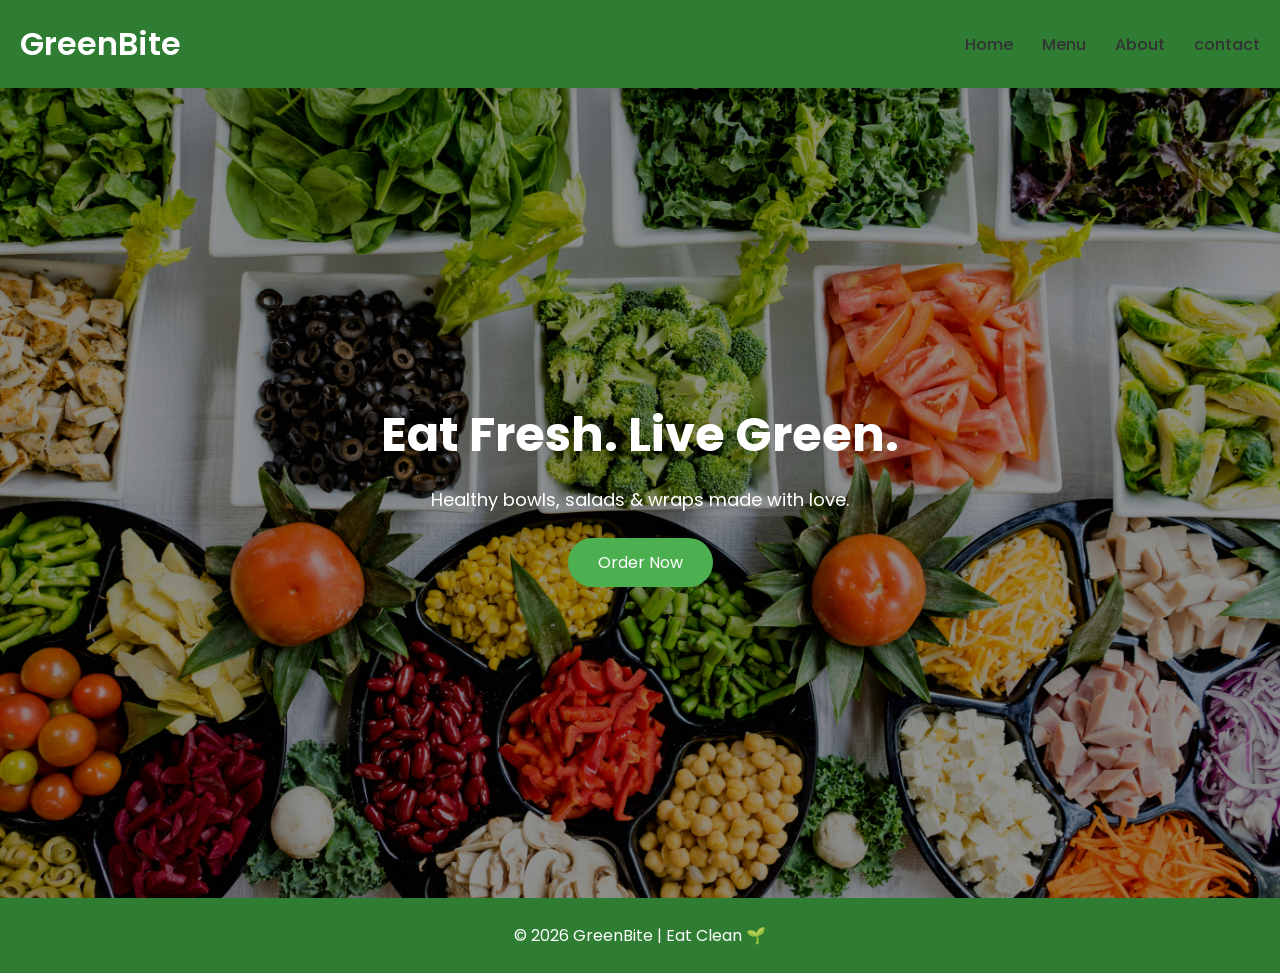
==== index.html @ 04ac5aaf "renamed:    new.html -> index.html" ====
<!DOCTYPE html>
<html lang="en">
<head>
   <link rel="stylesheet" href="style.css">
  <title>GreenBite | Fresh Food Restaurant</title>
  <link rel="icon" href="Brown and White SImple Modern Professional Catering Logo (1).png" type="image/png">
  <link href="https://fonts.googleapis.com/css2?family=Poppins:wght@300;400;600&display=swap" rel="stylesheet">
</head>
<body>
  <header>
    <h1>GreenBite</h1>
    <nav>
      <a href="new.html">Home</a>
      <a href="menu.html">Menu</a>
      <a href="about.html">About</a>
      <a href="contact.html">contact</a>
    </nav>
  </header>
  <section class="hero" id="home">
    <div>
      <h2>Eat Fresh. Live Green.</h2>
      <p>Healthy bowls, salads & wraps made with love.</p>
      <button onclick="orderNow()">Order Now</button>
    </div>
  </section>
  <footer>
    <p>© 2026 GreenBite | Eat Clean 🌱</p>
  </footer>
  <script>
    function orderNow() {
      window.location.href = "menu.html";
    }
  </script>
  <script src="event.js"></script>
---- style.css ----
* {
      margin: 0;
      padding: 0;
      box-sizing: border-box;
      font-family: 'Poppins', sans-serif;
    }

    body {
      background: #f9f9f9;
      color: #333;
    }
    header {
      display: flex;
      justify-content: space-between;
      align-items: center;
      padding: 20px 60px;
      background: #ffffff;
      box-shadow: 0 2px 10px rgba(0,0,0,0.05);
      position: sticky;
      top: 0;
      z-index: 10;
    }

    header h1 {
      font-weight: 600;
    }

    nav a {
      margin-left: 25px;
      text-decoration: none;
      color: #333;
      font-weight: 500;
    }

    nav a:hover {
      color: #2e7d32;
    }

    .hero {
      height: 90vh;
      background: linear-gradient(rgba(0,0,0,0.4), rgba(0,0,0,0.4)),
        url("mainimage.jpg") center/cover no-repeat;
      display: flex;
      align-items: center;
      justify-content: center;
      text-align: center;
      color: white;
      padding: 20px;
    }

    .hero h2 {
      font-size: 48px;
      margin-bottom: 15px;
    }

    .hero p {
      font-size: 18px;
      margin-bottom: 25px;
    }

    .hero button {
      padding: 12px 30px;
      background: #4caf50;
      border: none;
      color: white;
      font-size: 16px;
      border-radius: 30px;
      cursor: pointer;
    }

    .hero button:hover {
      background: #388e3c;
    }

    section {
      padding: 70px 60px;
    }

    .section-title {
      text-align: center;
      margin-bottom: 50px;
    }

    .section-title h2 {
      font-size: 36px;
      color: #2e7d32;
    }

    .menu {
      display: grid;
      grid-template-columns: repeat(auto-fit, minmax(250px, 1fr));
      gap: 30px;
    }

    .menu-card {
      background: white;
      border-radius: 15px;
      overflow: hidden;
      box-shadow: 0 10px 25px rgba(0,0,0,0.08);
      transition: transform 0.3s;
    }

    .menu-card:hover {
      transform: translateY(-10px);
    }

    .menu-card img {
      width: 100%;
      height: 200px;
      object-fit: cover;
    }

    .menu-card .content {
      padding: 20px;
    }

    .menu-card h3 {
      color: #2e7d32;
      margin-bottom: 10px;
    }

    .about {
      display: flex;
      flex-wrap: wrap;
      gap: 40px;
      align-items: center;
    }

    .about img {
      width: 100%;
      max-width: 450px;
      border-radius: 20px;
    }

    .about-text {
      max-width: 500px;
    }


    footer {
      background: #2e7d32;
      color: white;
      text-align: center;
      padding: 25px;
    }

    @media(max-width: 768px) {
      header {
        padding: 20px;
      }
      section {
        padding: 50px 20px;
      }
      .hero h2 {
        font-size: 36px;
    }
  }
* {
  font-family: 'Poppins', sans-serif;
  margin: 0;
}
header {
  background: #2e7d32;
  color: white;
  padding: 20px;
  text-align: center;
}
section {
  padding: 40px;
}
.menu {
  display: grid;
  grid-template-columns: repeat(auto-fit, minmax(250px, 1fr));
  gap: 20px;
}
.card {
  padding: 20px;
  border-radius: 10px;
}
button {
  background: #2e7d32;
  color: white;
  border: none;
  padding: 10px;
  border-radius: 5px;
  cursor: pointer;
}
form {
  max-width: 400px;
  background: white;
  padding: 20px;
  border-radius: 10px;
}
input, select {
  width: 100%;
  padding: 10px;
  margin: 10px 0;
}
*{contact-info {  
  background: #f4f4f4;
  margin-top: 20px;
  background-attachment: scroll;
  background-size: cover;
  padding: 20px;                                                                                                                                                    
}}
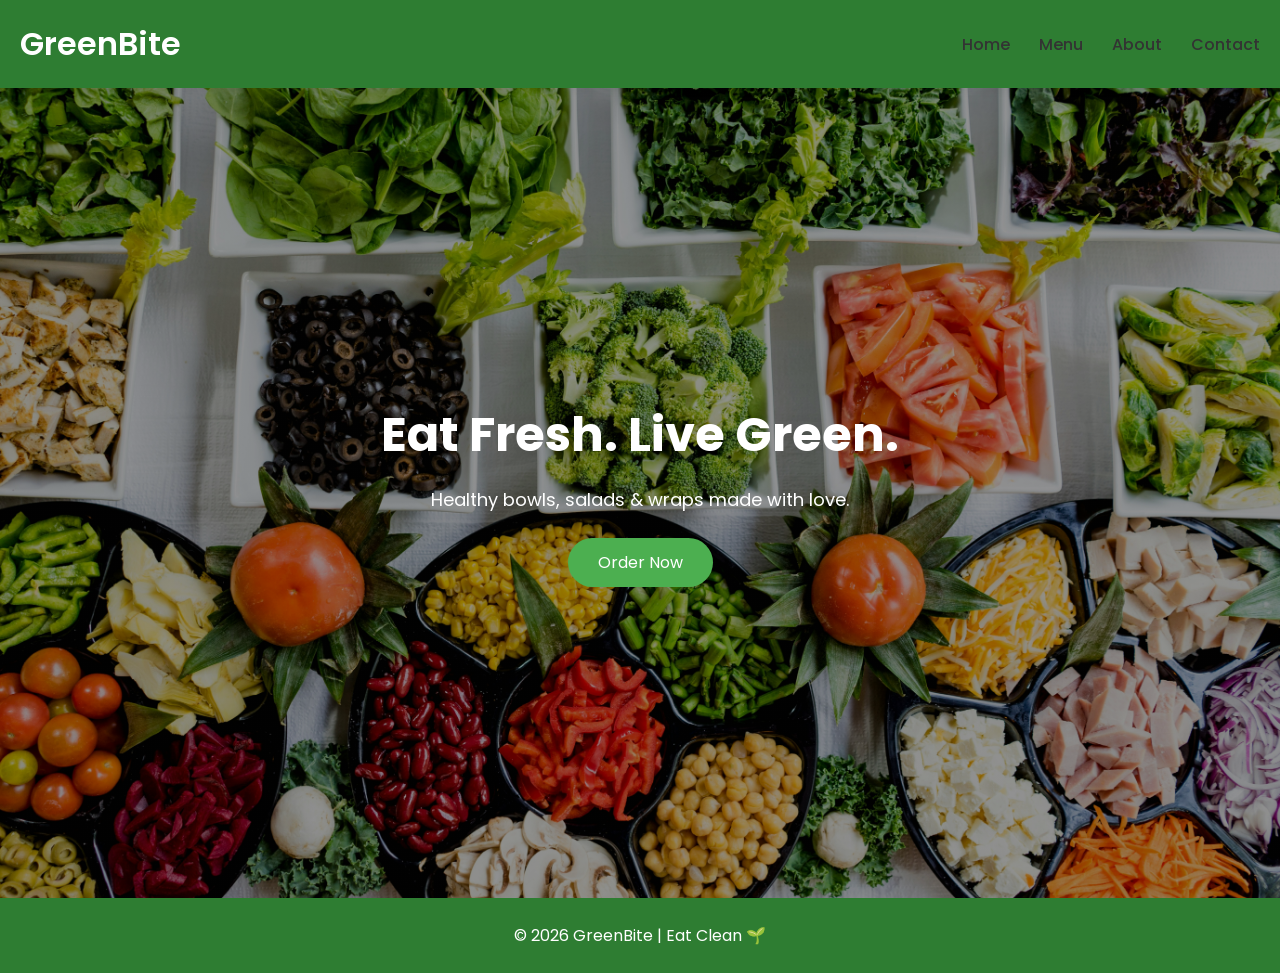
==== commit 93bc4bf1: "seo_done" ====
--- a/index.html
+++ b/index.html
@@ -1,34 +1,94 @@
 <!DOCTYPE html>
 <html lang="en">
 <head>
-   <link rel="stylesheet" href="style.css">
-  <title>GreenBite | Fresh Food Restaurant</title>
+  <meta charset="UTF-8">
+  <meta name="viewport" content="width=device-width, initial-scale=1.0">
+  <title>GreenBite | Fresh &amp; Healthy Food in Chennai</title>
+  <meta name="description" content="Enjoy fresh bowls, salads, wraps and wholesome meals from GreenBite, a healthy food restaurant in Chennai.">
+  <meta name="robots" content="index, follow">
+  <link rel="canonical" href="https://project-bice-sigma.vercel.app/">
+  <meta property="og:type" content="website">
+  <meta property="og:site_name" content="GreenBite">
+  <meta property="og:title" content="GreenBite | Fresh &amp; Healthy Food in Chennai">
+  <meta property="og:description" content="Enjoy fresh bowls, salads, wraps and wholesome meals from GreenBite, a healthy food restaurant in Chennai.">
+  <meta property="og:url" content="https://project-bice-sigma.vercel.app/">
+  <meta property="og:image" content="https://project-bice-sigma.vercel.app/mainimage.jpg">
+  <meta property="og:locale" content="en_IN">
+  <meta name="twitter:card" content="summary_large_image">
+  <meta name="twitter:title" content="GreenBite | Fresh &amp; Healthy Food in Chennai">
+  <meta name="twitter:description" content="Enjoy fresh bowls, salads, wraps and wholesome meals from GreenBite, a healthy food restaurant in Chennai.">
+  <meta name="twitter:image" content="https://project-bice-sigma.vercel.app/mainimage.jpg">
   <link rel="icon" href="Brown and White SImple Modern Professional Catering Logo (1).png" type="image/png">
+  <link rel="preconnect" href="https://fonts.googleapis.com">
+  <link rel="preconnect" href="https://fonts.gstatic.com" crossorigin>
   <link href="https://fonts.googleapis.com/css2?family=Poppins:wght@300;400;600&display=swap" rel="stylesheet">
+  <link rel="stylesheet" href="style.css">
+  <script type="application/ld+json">
+    {
+      "@context": "https://schema.org",
+      "@type": "Restaurant",
+      "name": "GreenBite",
+      "url": "https://project-bice-sigma.vercel.app/",
+      "image": "https://project-bice-sigma.vercel.app/mainimage.jpg",
+      "description": "GreenBite serves fresh bowls, salads, wraps and wholesome meals in Chennai.",
+      "telephone": "+919876543210",
+      "email": "hello@greenbite.com",
+      "address": {
+        "@type": "PostalAddress",
+        "name": "GreenBite Restaurant",
+        "streetAddress": "City of Culture",
+        "addressLocality": "Chennai",
+        "addressRegion": "Tamil Nadu",
+        "addressCountry": "IN"
+      },
+      "openingHoursSpecification": [
+        {
+          "@type": "OpeningHoursSpecification",
+          "dayOfWeek": ["Monday", "Tuesday", "Wednesday", "Thursday", "Friday"],
+          "opens": "10:00",
+          "closes": "22:00"
+        },
+        {
+          "@type": "OpeningHoursSpecification",
+          "dayOfWeek": ["Saturday", "Sunday"],
+          "opens": "09:00",
+          "closes": "23:00"
+        }
+      ],
+      "servesCuisine": ["Healthy food", "Salads", "Smoothies", "Desserts"],
+      "priceRange": "₹200-₹290"
+    }
+  </script>
 </head>
 <body>
   <header>
-    <h1>GreenBite</h1>
-    <nav>
-      <a href="new.html">Home</a>
+    <p class="site-title">GreenBite</p>
+    <nav aria-label="Primary navigation">
+      <a href="index.html">Home</a>
       <a href="menu.html">Menu</a>
       <a href="about.html">About</a>
-      <a href="contact.html">contact</a>
+      <a href="contact.html">Contact</a>
     </nav>
   </header>
-  <section class="hero" id="home">
-    <div>
-      <h2>Eat Fresh. Live Green.</h2>
-      <p>Healthy bowls, salads & wraps made with love.</p>
-      <button onclick="orderNow()">Order Now</button>
-    </div>
-  </section>
+
+  <main>
+    <section class="hero" id="home">
+      <div>
+        <h1>Eat Fresh. Live Green.</h1>
+        <p>Healthy bowls, salads &amp; wraps made with love.</p>
+        <button onclick="orderNow()">Order Now</button>
+      </div>
+    </section>
+  </main>
+
   <footer>
     <p>© 2026 GreenBite | Eat Clean 🌱</p>
   </footer>
+
   <script>
     function orderNow() {
       window.location.href = "menu.html";
     }
   </script>
-  <script src="event.js"></script>+</body>
+</html>
--- a/style.css
+++ b/style.css
@@ -21,7 +21,9 @@
       z-index: 10;
     }
 
-    header h1 {
+    header h1,
+    .site-title {
+      font-size: 2em;
       font-weight: 600;
     }
 
@@ -48,6 +50,7 @@
       padding: 20px;
     }
 
+    .hero h1,
     .hero h2 {
       font-size: 48px;
       margin-bottom: 15px;
@@ -151,6 +154,7 @@
       section {
         padding: 50px 20px;
       }
+      .hero h1,
       .hero h2 {
         font-size: 36px;
     }
@@ -196,10 +200,10 @@
   padding: 10px;
   margin: 10px 0;
 }
-*{contact-info {  
+.contact-info {
   background: #f4f4f4;
   margin-top: 20px;
   background-attachment: scroll;
   background-size: cover;
   padding: 20px;                                                                                                                                                    
-}}+}
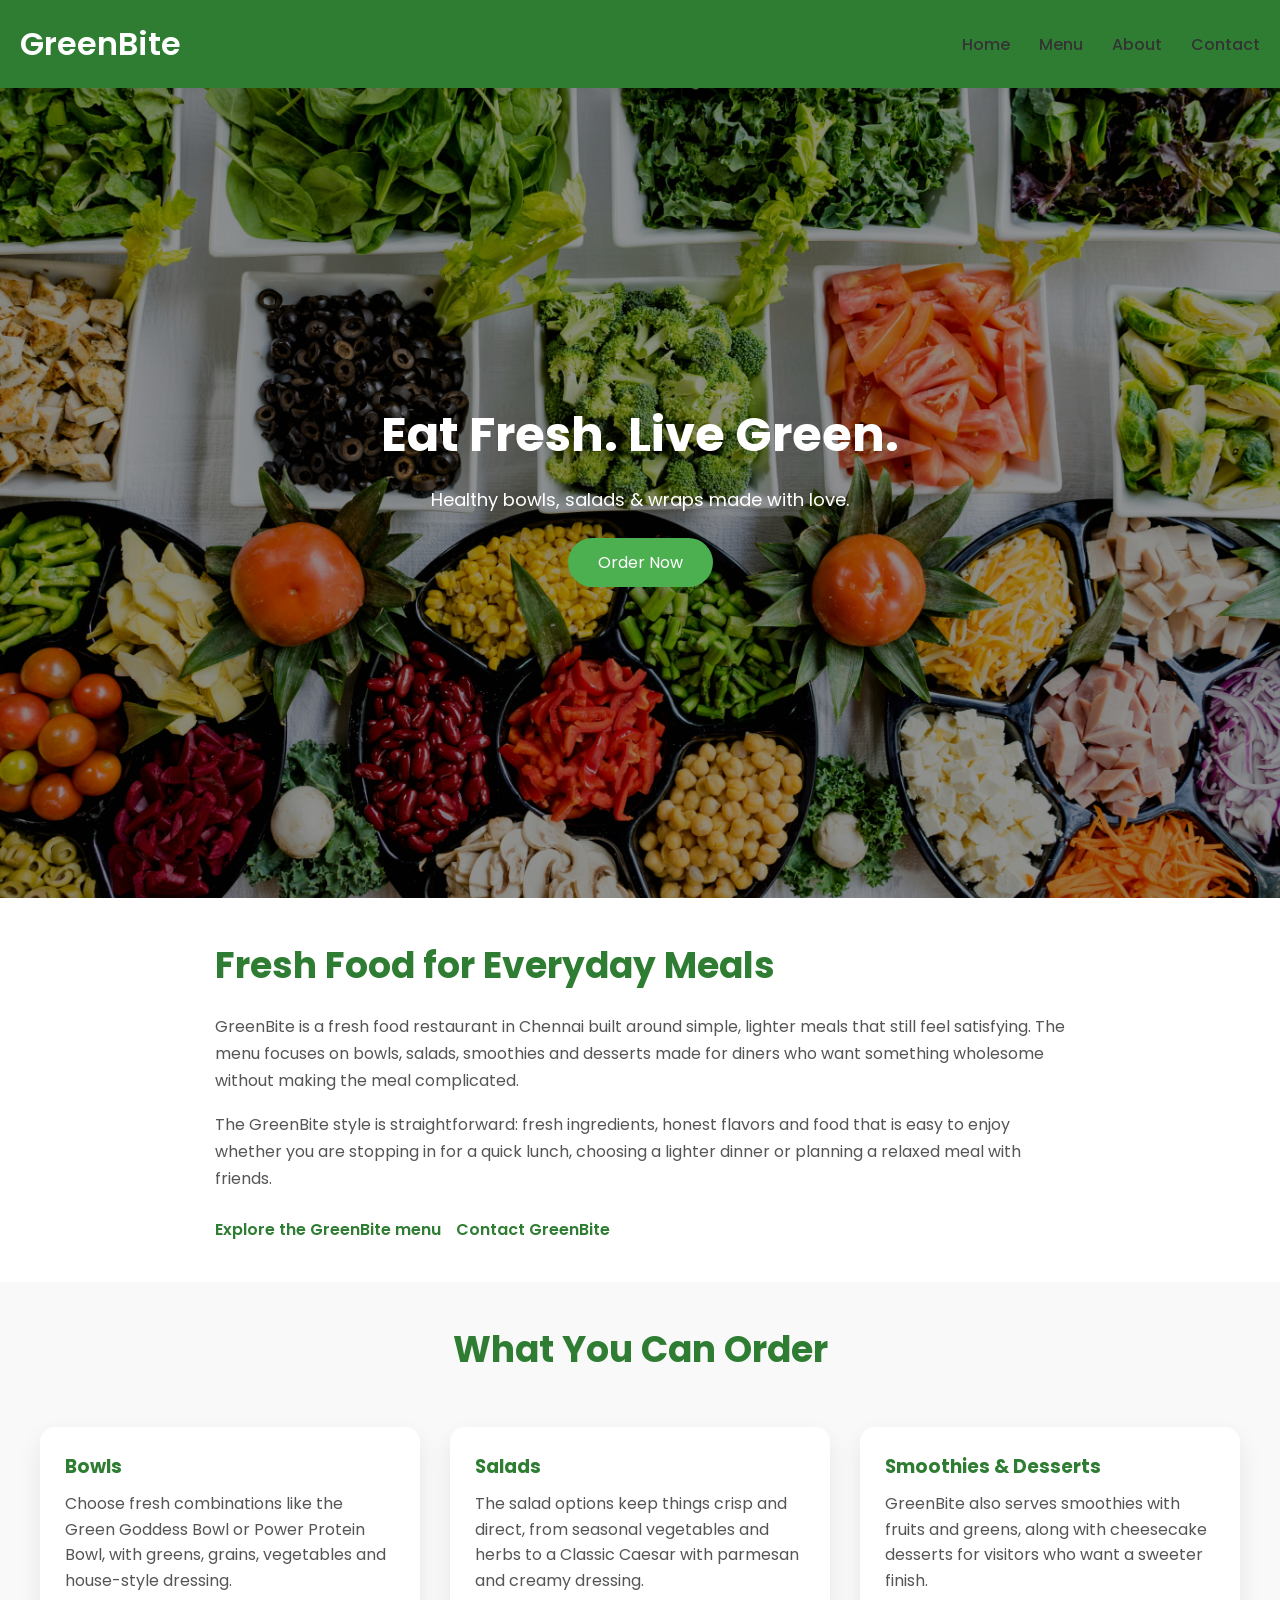
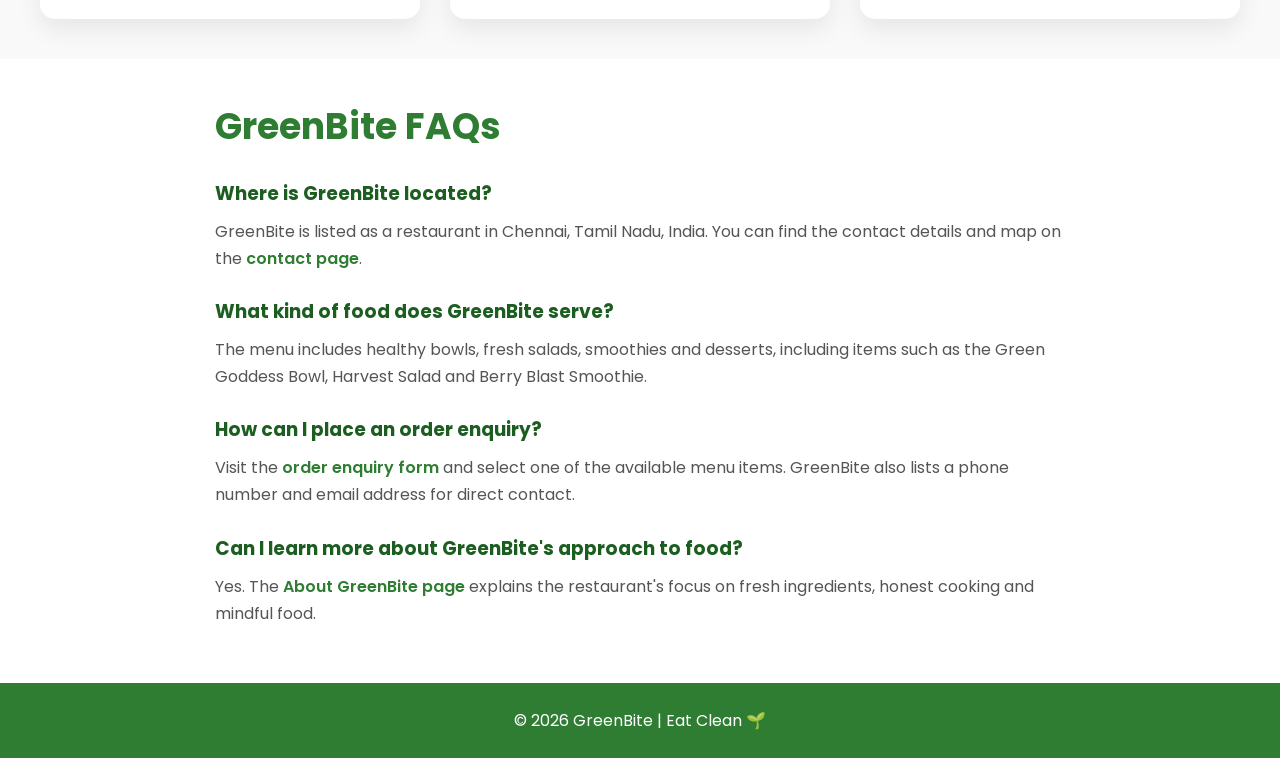
==== commit 4bed1683: "seo_finally" ====
--- a/index.html
+++ b/index.html
@@ -64,7 +64,7 @@
   <header>
     <p class="site-title">GreenBite</p>
     <nav aria-label="Primary navigation">
-      <a href="index.html">Home</a>
+      <a href="/">Home</a>
       <a href="menu.html">Menu</a>
       <a href="about.html">About</a>
       <a href="contact.html">Contact</a>
@@ -77,6 +77,88 @@
         <h1>Eat Fresh. Live Green.</h1>
         <p>Healthy bowls, salads &amp; wraps made with love.</p>
         <button onclick="orderNow()">Order Now</button>
+      </div>
+    </section>
+
+    <section class="home-intro">
+      <div class="home-copy">
+        <h2>Fresh Food for Everyday Meals</h2>
+        <p>
+          GreenBite is a fresh food restaurant in Chennai built around simple,
+          lighter meals that still feel satisfying. The menu focuses on bowls,
+          salads, smoothies and desserts made for diners who want something
+          wholesome without making the meal complicated.
+        </p>
+        <p>
+          The GreenBite style is straightforward: fresh ingredients, honest
+          flavors and food that is easy to enjoy whether you are stopping in for
+          a quick lunch, choosing a lighter dinner or planning a relaxed meal
+          with friends.
+        </p>
+        <div class="text-links">
+          <a href="menu.html">Explore the GreenBite menu</a>
+          <a href="contact.html">Contact GreenBite</a>
+        </div>
+      </div>
+    </section>
+
+    <section class="home-highlights">
+      <div class="section-title">
+        <h2>What You Can Order</h2>
+      </div>
+      <div class="highlight-grid">
+        <article class="highlight-card">
+          <h3>Bowls</h3>
+          <p>
+            Choose fresh combinations like the Green Goddess Bowl or Power
+            Protein Bowl, with greens, grains, vegetables and house-style
+            dressing.
+          </p>
+        </article>
+        <article class="highlight-card">
+          <h3>Salads</h3>
+          <p>
+            The salad options keep things crisp and direct, from seasonal
+            vegetables and herbs to a Classic Caesar with parmesan and creamy
+            dressing.
+          </p>
+        </article>
+        <article class="highlight-card">
+          <h3>Smoothies &amp; Desserts</h3>
+          <p>
+            GreenBite also serves smoothies with fruits and greens, along with
+            cheesecake desserts for visitors who want a sweeter finish.
+          </p>
+        </article>
+      </div>
+    </section>
+
+    <section class="home-faq">
+      <div class="home-copy">
+        <h2>GreenBite FAQs</h2>
+        <h3>Where is GreenBite located?</h3>
+        <p>
+          GreenBite is listed as a restaurant in Chennai, Tamil Nadu, India.
+          You can find the contact details and map on the <a href="contact.html">contact page</a>.
+        </p>
+        <h3>What kind of food does GreenBite serve?</h3>
+        <p>
+          The menu includes healthy bowls, fresh salads, smoothies and desserts,
+          including items such as the Green Goddess Bowl, Harvest Salad and
+          Berry Blast Smoothie.
+        </p>
+        <h3>How can I place an order enquiry?</h3>
+        <p>
+          Visit the <a href="contact.html">order enquiry form</a> and select one
+          of the available menu items. GreenBite also lists a phone number and
+          email address for direct contact.
+        </p>
+        <h3>Can I learn more about GreenBite's approach to food?</h3>
+        <p>
+          Yes. The <a href="about.html">About GreenBite page</a> explains the
+          restaurant's focus on fresh ingredients, honest cooking and mindful
+          food.
+        </p>
       </div>
     </section>
   </main>
--- a/style.css
+++ b/style.css
@@ -89,6 +89,77 @@
       color: #2e7d32;
     }
 
+    .home-intro,
+    .home-faq {
+      background: #ffffff;
+    }
+
+    .home-copy {
+      max-width: 850px;
+      margin: 0 auto;
+    }
+
+    .home-copy h2,
+    .home-faq h2 {
+      font-size: 36px;
+      color: #2e7d32;
+      margin-bottom: 20px;
+    }
+
+    .home-copy h3 {
+      color: #1b5e20;
+      margin-top: 25px;
+      margin-bottom: 10px;
+    }
+
+    .home-copy p {
+      line-height: 1.7;
+      margin-bottom: 16px;
+      color: #555;
+    }
+
+    .text-links {
+      display: flex;
+      flex-wrap: wrap;
+      gap: 15px;
+      margin-top: 25px;
+    }
+
+    .text-links a,
+    .home-copy a {
+      color: #2e7d32;
+      font-weight: 600;
+      text-decoration: none;
+    }
+
+    .text-links a:hover,
+    .home-copy a:hover {
+      text-decoration: underline;
+    }
+
+    .highlight-grid {
+      display: grid;
+      grid-template-columns: repeat(auto-fit, minmax(240px, 1fr));
+      gap: 30px;
+    }
+
+    .highlight-card {
+      background: white;
+      border-radius: 15px;
+      padding: 25px;
+      box-shadow: 0 10px 25px rgba(0,0,0,0.08);
+    }
+
+    .highlight-card h3 {
+      color: #2e7d32;
+      margin-bottom: 10px;
+    }
+
+    .highlight-card p {
+      color: #555;
+      line-height: 1.6;
+    }
+
     .menu {
       display: grid;
       grid-template-columns: repeat(auto-fit, minmax(250px, 1fr));
@@ -157,7 +228,12 @@
       .hero h1,
       .hero h2 {
         font-size: 36px;
-    }
+      }
+
+      .home-copy h2,
+      .home-faq h2 {
+        font-size: 30px;
+      }
   }
 * {
   font-family: 'Poppins', sans-serif;
